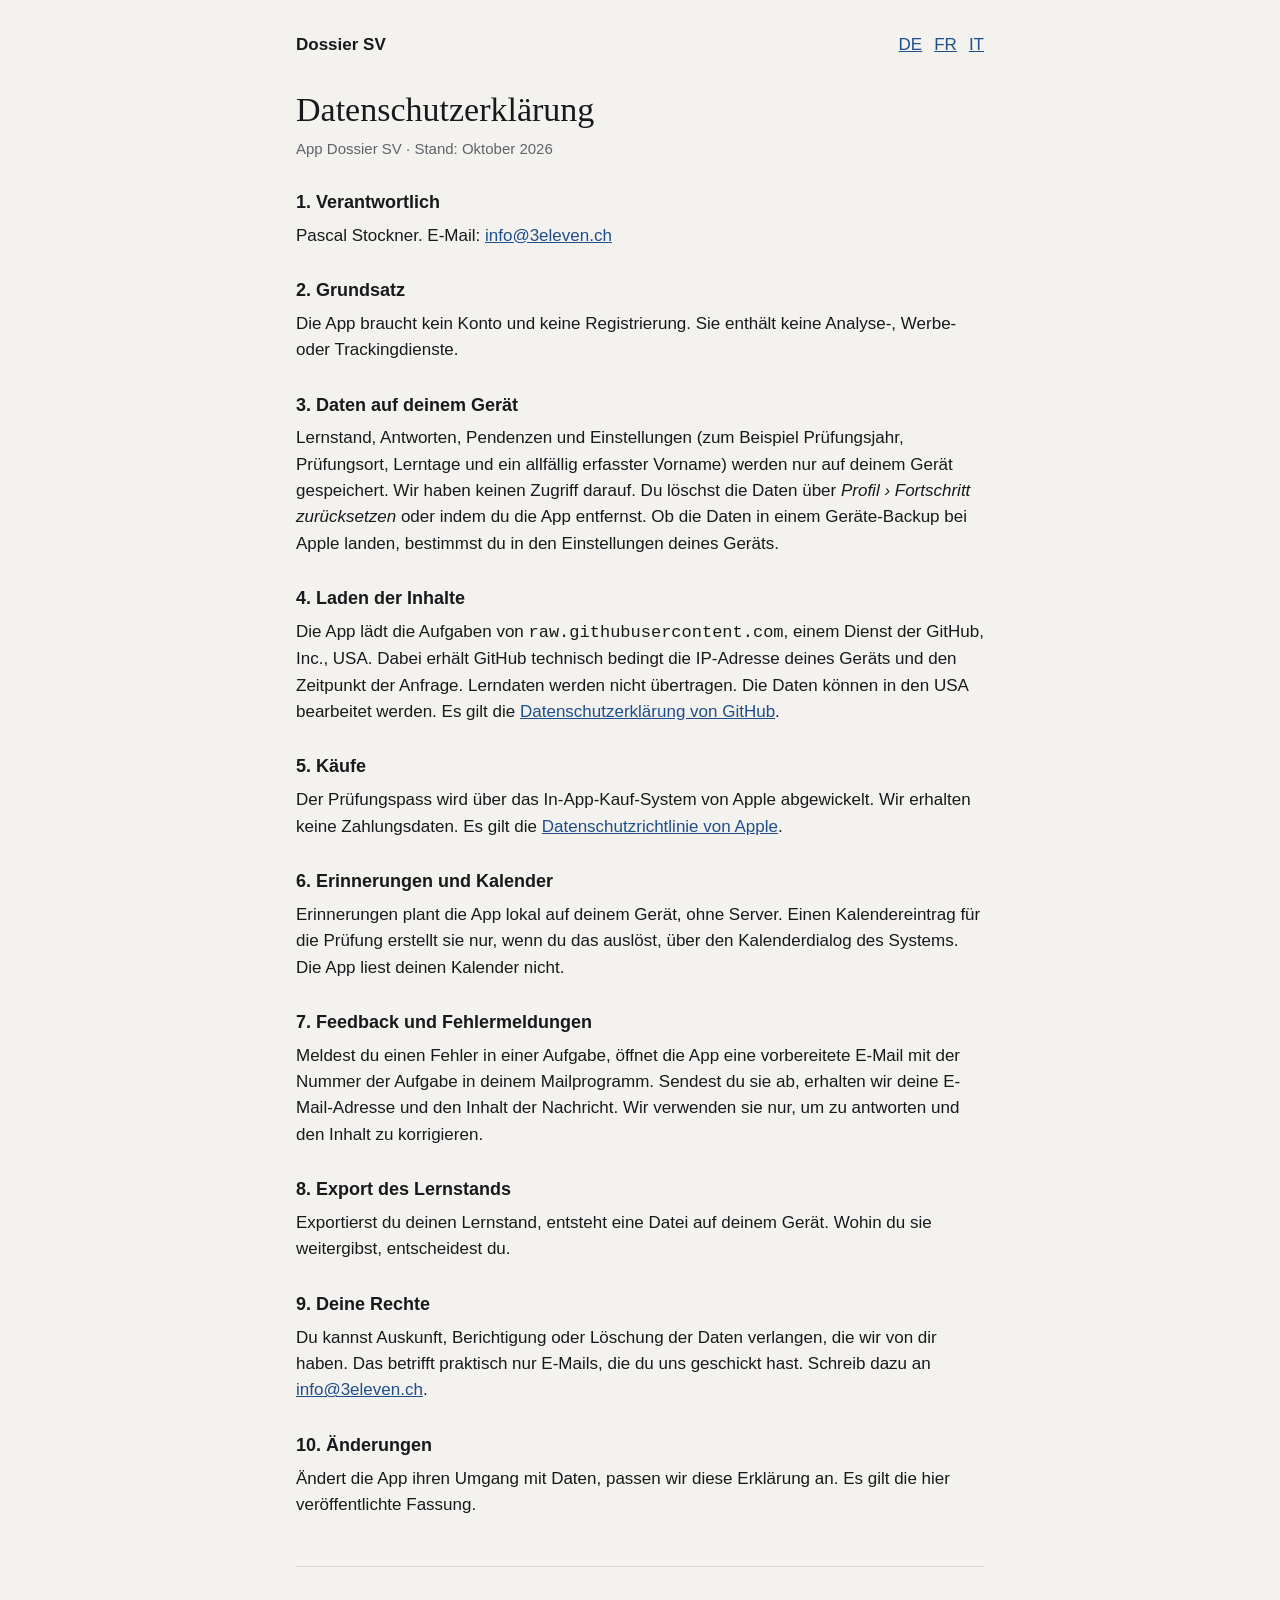
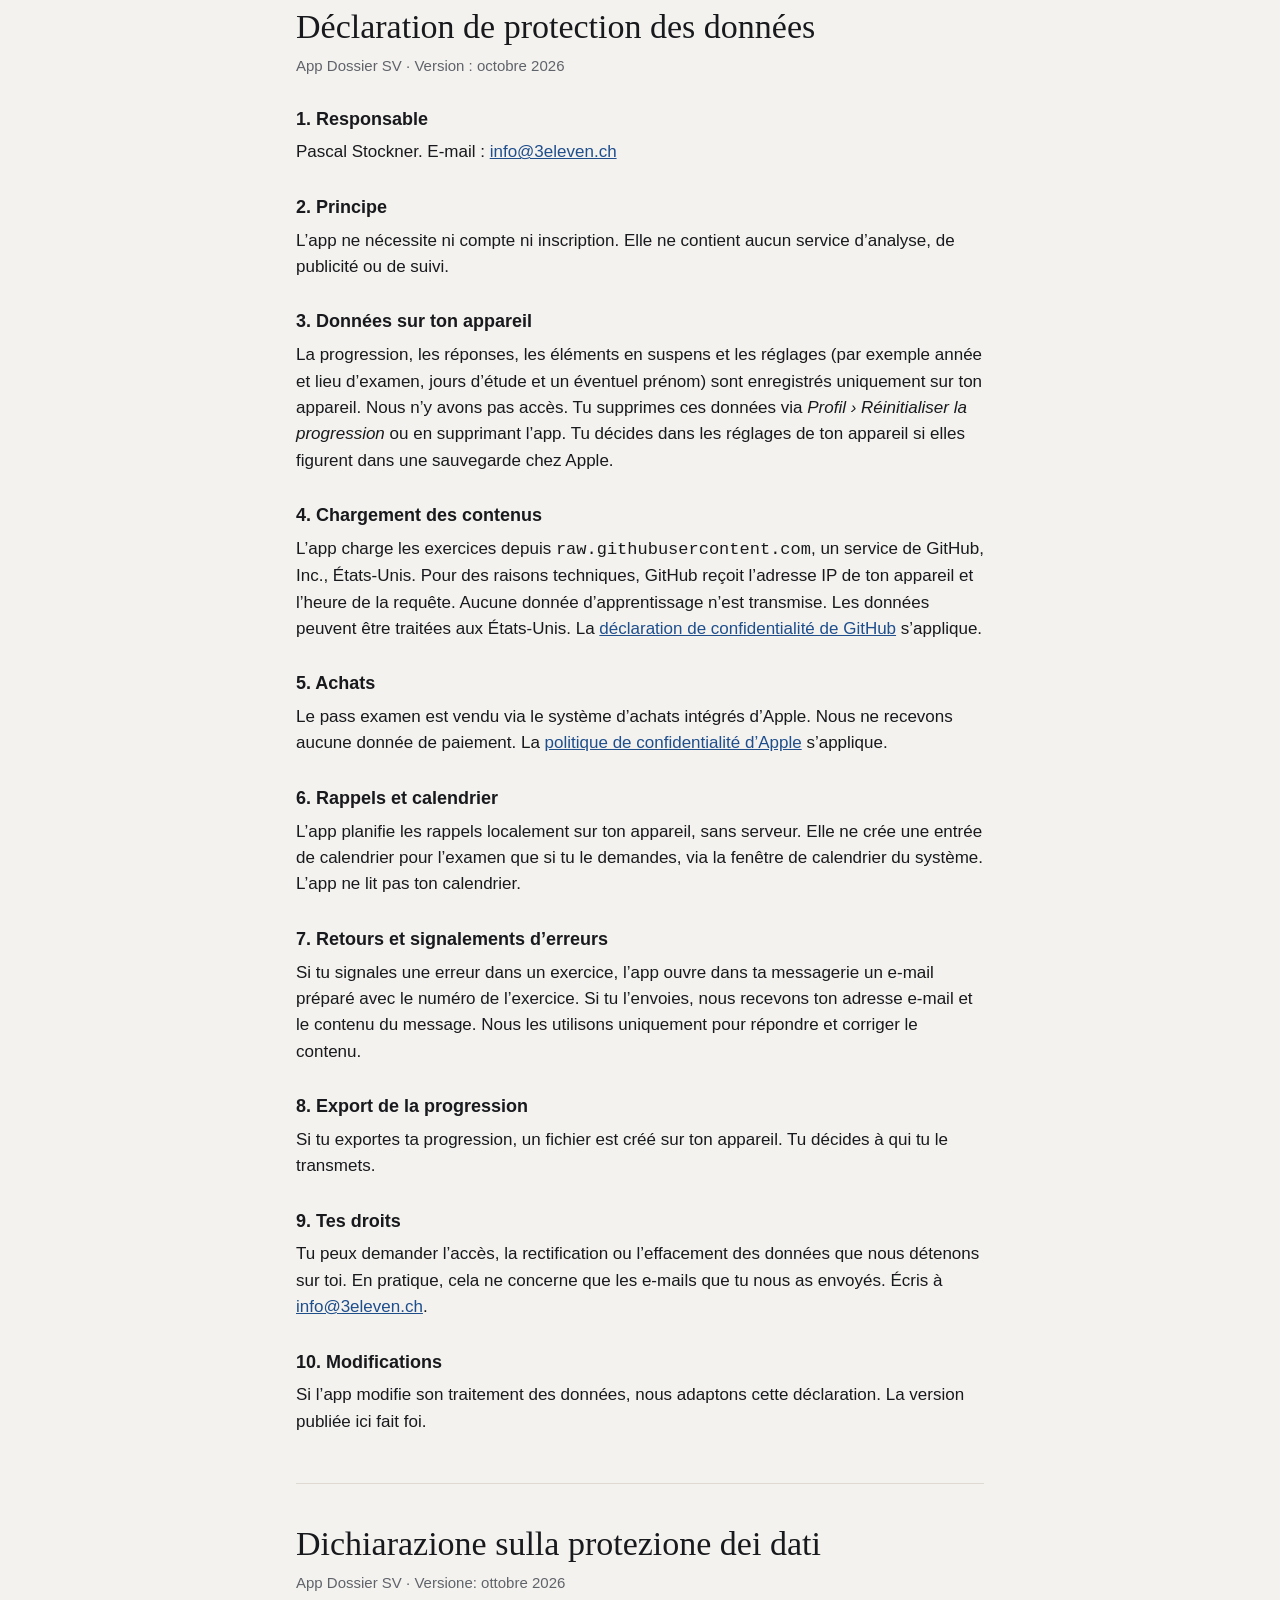
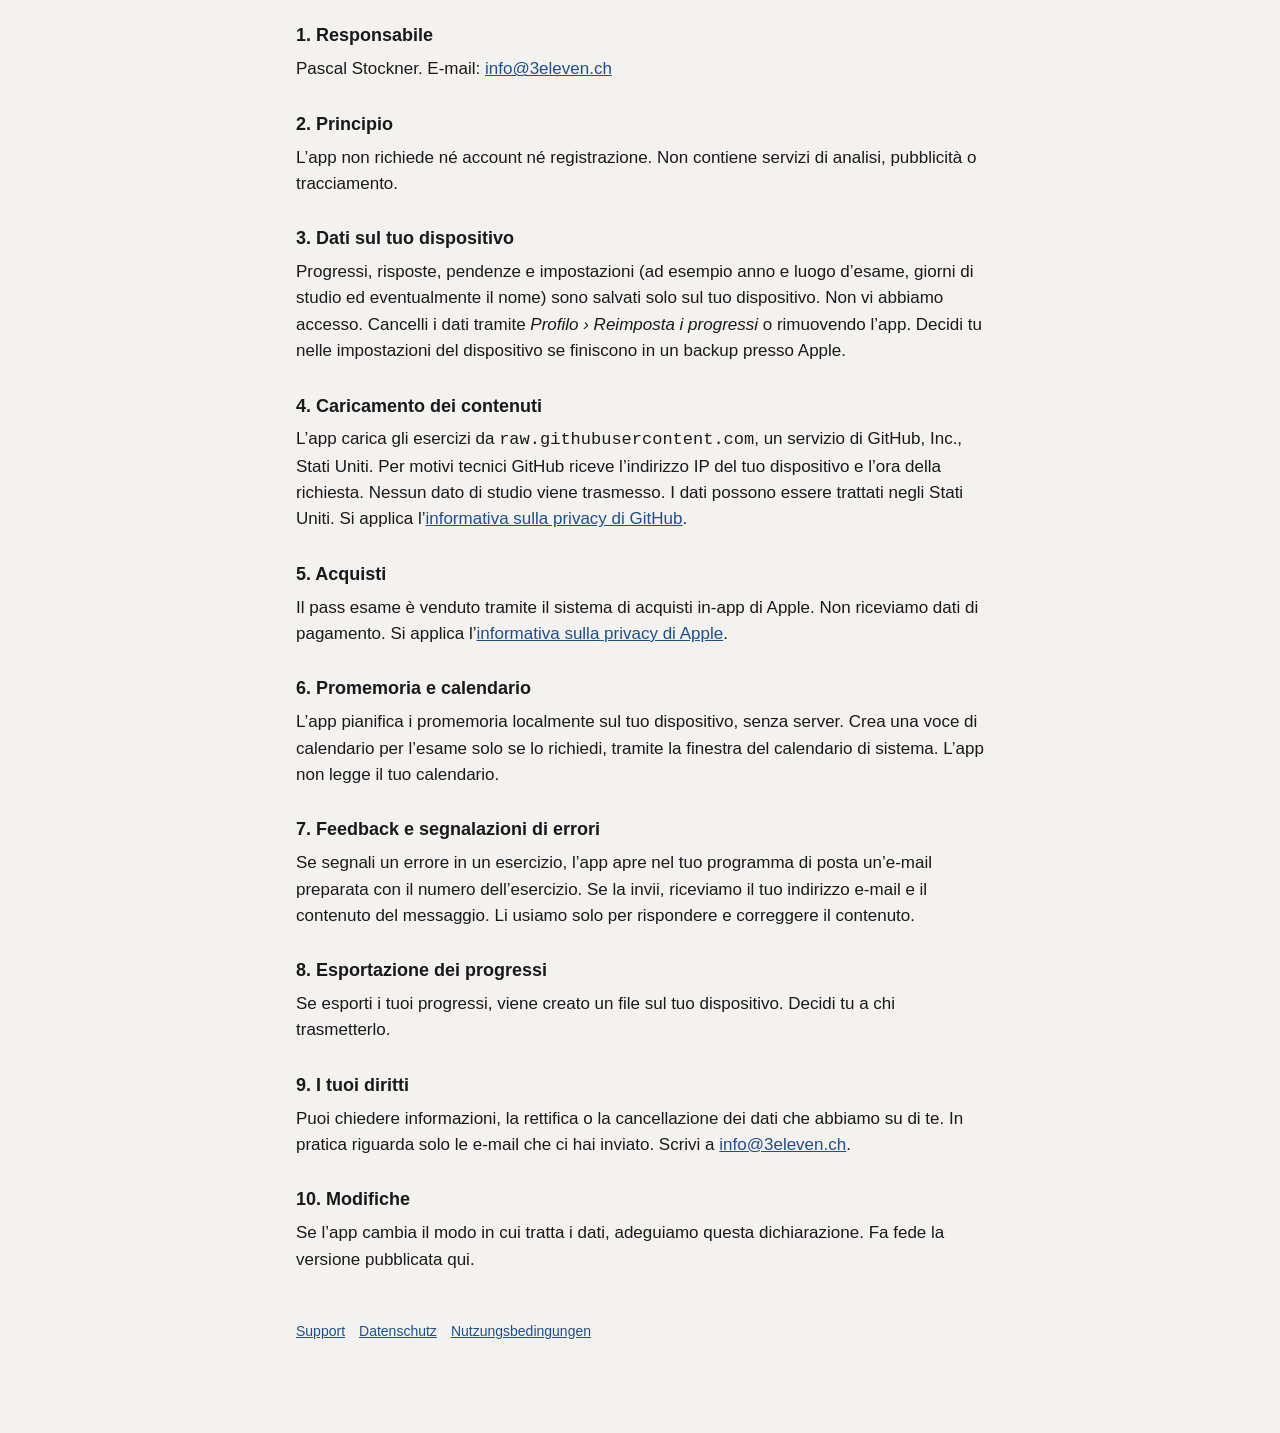
==== datenschutz.html @ 797c6b82 "Datenschutz, Nutzungsbedingungen und Support für Dossier SV Co-Authored-By: Claude Opus 5.5 <noreply" ====
<!doctype html>
<html lang="de">
<head>
<meta charset="utf-8">
<meta name="viewport" content="width=device-width, initial-scale=1">
<title>Datenschutz – Dossier SV</title>
<link rel="stylesheet" href="style.css">
</head>
<body>
<main>
<header>
  <span class="brand">Dossier SV</span>
  <nav class="lang"><a href="#de">DE</a><a href="#fr">FR</a><a href="#it">IT</a></nav>
</header>

<section id="de" lang="de">
  <h1>Datenschutzerklärung</h1>
  <p class="meta">App Dossier SV · Stand: Oktober 2026</p>

  <h2>1. Verantwortlich</h2>
  <p>Pascal Stockner. E-Mail: <a href="mailto:info@3eleven.ch">info@3eleven.ch</a></p>

  <h2>2. Grundsatz</h2>
  <p>Die App braucht kein Konto und keine Registrierung. Sie enthält keine Analyse-, Werbe- oder Trackingdienste.</p>

  <h2>3. Daten auf deinem Gerät</h2>
  <p>Lernstand, Antworten, Pendenzen und Einstellungen (zum Beispiel Prüfungsjahr, Prüfungsort, Lerntage und ein allfällig erfasster Vorname) werden nur auf deinem Gerät gespeichert. Wir haben keinen Zugriff darauf. Du löschst die Daten über <em>Profil › Fortschritt zurücksetzen</em> oder indem du die App entfernst. Ob die Daten in einem Geräte-Backup bei Apple landen, bestimmst du in den Einstellungen deines Geräts.</p>

  <h2>4. Laden der Inhalte</h2>
  <p>Die App lädt die Aufgaben von <code>raw.githubusercontent.com</code>, einem Dienst der GitHub, Inc., USA. Dabei erhält GitHub technisch bedingt die IP-Adresse deines Geräts und den Zeitpunkt der Anfrage. Lerndaten werden nicht übertragen. Die Daten können in den USA bearbeitet werden. Es gilt die <a href="https://docs.github.com/de/site-policy/privacy-policies/github-general-privacy-statement">Datenschutzerklärung von GitHub</a>.</p>

  <h2>5. Käufe</h2>
  <p>Der Prüfungspass wird über das In-App-Kauf-System von Apple abgewickelt. Wir erhalten keine Zahlungsdaten. Es gilt die <a href="https://www.apple.com/chde/legal/privacy/">Datenschutzrichtlinie von Apple</a>.</p>

  <h2>6. Erinnerungen und Kalender</h2>
  <p>Erinnerungen plant die App lokal auf deinem Gerät, ohne Server. Einen Kalendereintrag für die Prüfung erstellt sie nur, wenn du das auslöst, über den Kalenderdialog des Systems. Die App liest deinen Kalender nicht.</p>

  <h2>7. Feedback und Fehlermeldungen</h2>
  <p>Meldest du einen Fehler in einer Aufgabe, öffnet die App eine vorbereitete E-Mail mit der Nummer der Aufgabe in deinem Mailprogramm. Sendest du sie ab, erhalten wir deine E-Mail-Adresse und den Inhalt der Nachricht. Wir verwenden sie nur, um zu antworten und den Inhalt zu korrigieren.</p>

  <h2>8. Export des Lernstands</h2>
  <p>Exportierst du deinen Lernstand, entsteht eine Datei auf deinem Gerät. Wohin du sie weitergibst, entscheidest du.</p>

  <h2>9. Deine Rechte</h2>
  <p>Du kannst Auskunft, Berichtigung oder Löschung der Daten verlangen, die wir von dir haben. Das betrifft praktisch nur E-Mails, die du uns geschickt hast. Schreib dazu an <a href="mailto:info@3eleven.ch">info@3eleven.ch</a>.</p>

  <h2>10. Änderungen</h2>
  <p>Ändert die App ihren Umgang mit Daten, passen wir diese Erklärung an. Es gilt die hier veröffentlichte Fassung.</p>
</section>

<section id="fr" lang="fr">
  <h1>Déclaration de protection des données</h1>
  <p class="meta">App Dossier SV · Version : octobre 2026</p>

  <h2>1. Responsable</h2>
  <p>Pascal Stockner. E-mail : <a href="mailto:info@3eleven.ch">info@3eleven.ch</a></p>

  <h2>2. Principe</h2>
  <p>L’app ne nécessite ni compte ni inscription. Elle ne contient aucun service d’analyse, de publicité ou de suivi.</p>

  <h2>3. Données sur ton appareil</h2>
  <p>La progression, les réponses, les éléments en suspens et les réglages (par exemple année et lieu d’examen, jours d’étude et un éventuel prénom) sont enregistrés uniquement sur ton appareil. Nous n’y avons pas accès. Tu supprimes ces données via <em>Profil › Réinitialiser la progression</em> ou en supprimant l’app. Tu décides dans les réglages de ton appareil si elles figurent dans une sauvegarde chez Apple.</p>

  <h2>4. Chargement des contenus</h2>
  <p>L’app charge les exercices depuis <code>raw.githubusercontent.com</code>, un service de GitHub, Inc., États-Unis. Pour des raisons techniques, GitHub reçoit l’adresse IP de ton appareil et l’heure de la requête. Aucune donnée d’apprentissage n’est transmise. Les données peuvent être traitées aux États-Unis. La <a href="https://docs.github.com/fr/site-policy/privacy-policies/github-general-privacy-statement">déclaration de confidentialité de GitHub</a> s’applique.</p>

  <h2>5. Achats</h2>
  <p>Le pass examen est vendu via le système d’achats intégrés d’Apple. Nous ne recevons aucune donnée de paiement. La <a href="https://www.apple.com/chfr/legal/privacy/">politique de confidentialité d’Apple</a> s’applique.</p>

  <h2>6. Rappels et calendrier</h2>
  <p>L’app planifie les rappels localement sur ton appareil, sans serveur. Elle ne crée une entrée de calendrier pour l’examen que si tu le demandes, via la fenêtre de calendrier du système. L’app ne lit pas ton calendrier.</p>

  <h2>7. Retours et signalements d’erreurs</h2>
  <p>Si tu signales une erreur dans un exercice, l’app ouvre dans ta messagerie un e-mail préparé avec le numéro de l’exercice. Si tu l’envoies, nous recevons ton adresse e-mail et le contenu du message. Nous les utilisons uniquement pour répondre et corriger le contenu.</p>

  <h2>8. Export de la progression</h2>
  <p>Si tu exportes ta progression, un fichier est créé sur ton appareil. Tu décides à qui tu le transmets.</p>

  <h2>9. Tes droits</h2>
  <p>Tu peux demander l’accès, la rectification ou l’effacement des données que nous détenons sur toi. En pratique, cela ne concerne que les e-mails que tu nous as envoyés. Écris à <a href="mailto:info@3eleven.ch">info@3eleven.ch</a>.</p>

  <h2>10. Modifications</h2>
  <p>Si l’app modifie son traitement des données, nous adaptons cette déclaration. La version publiée ici fait foi.</p>
</section>

<section id="it" lang="it">
  <h1>Dichiarazione sulla protezione dei dati</h1>
  <p class="meta">App Dossier SV · Versione: ottobre 2026</p>

  <h2>1. Responsabile</h2>
  <p>Pascal Stockner. E-mail: <a href="mailto:info@3eleven.ch">info@3eleven.ch</a></p>

  <h2>2. Principio</h2>
  <p>L’app non richiede né account né registrazione. Non contiene servizi di analisi, pubblicità o tracciamento.</p>

  <h2>3. Dati sul tuo dispositivo</h2>
  <p>Progressi, risposte, pendenze e impostazioni (ad esempio anno e luogo d’esame, giorni di studio ed eventualmente il nome) sono salvati solo sul tuo dispositivo. Non vi abbiamo accesso. Cancelli i dati tramite <em>Profilo › Reimposta i progressi</em> o rimuovendo l’app. Decidi tu nelle impostazioni del dispositivo se finiscono in un backup presso Apple.</p>

  <h2>4. Caricamento dei contenuti</h2>
  <p>L’app carica gli esercizi da <code>raw.githubusercontent.com</code>, un servizio di GitHub, Inc., Stati Uniti. Per motivi tecnici GitHub riceve l’indirizzo IP del tuo dispositivo e l’ora della richiesta. Nessun dato di studio viene trasmesso. I dati possono essere trattati negli Stati Uniti. Si applica l’<a href="https://docs.github.com/en/site-policy/privacy-policies/github-general-privacy-statement">informativa sulla privacy di GitHub</a>.</p>

  <h2>5. Acquisti</h2>
  <p>Il pass esame è venduto tramite il sistema di acquisti in-app di Apple. Non riceviamo dati di pagamento. Si applica l’<a href="https://www.apple.com/chit/legal/privacy/">informativa sulla privacy di Apple</a>.</p>

  <h2>6. Promemoria e calendario</h2>
  <p>L’app pianifica i promemoria localmente sul tuo dispositivo, senza server. Crea una voce di calendario per l’esame solo se lo richiedi, tramite la finestra del calendario di sistema. L’app non legge il tuo calendario.</p>

  <h2>7. Feedback e segnalazioni di errori</h2>
  <p>Se segnali un errore in un esercizio, l’app apre nel tuo programma di posta un’e-mail preparata con il numero dell’esercizio. Se la invii, riceviamo il tuo indirizzo e-mail e il contenuto del messaggio. Li usiamo solo per rispondere e correggere il contenuto.</p>

  <h2>8. Esportazione dei progressi</h2>
  <p>Se esporti i tuoi progressi, viene creato un file sul tuo dispositivo. Decidi tu a chi trasmetterlo.</p>

  <h2>9. I tuoi diritti</h2>
  <p>Puoi chiedere informazioni, la rettifica o la cancellazione dei dati che abbiamo su di te. In pratica riguarda solo le e-mail che ci hai inviato. Scrivi a <a href="mailto:info@3eleven.ch">info@3eleven.ch</a>.</p>

  <h2>10. Modifiche</h2>
  <p>Se l’app cambia il modo in cui tratta i dati, adeguiamo questa dichiarazione. Fa fede la versione pubblicata qui.</p>
</section>

<footer>
  <a href="index.html">Support</a><a href="datenschutz.html">Datenschutz</a><a href="nutzungsbedingungen.html">Nutzungsbedingungen</a>
</footer>
</main>
</body>
</html>
---- style.css ----
:root {
  --paper: #F4F2EE;
  --ink: #17191C;
  --muted: #5F636A;
  --line: #DEDAD2;
  --brand: #1E4E8C;
  color-scheme: light dark;
}
@media (prefers-color-scheme: dark) {
  :root {
    --paper: #151719;
    --ink: #ECEBE7;
    --muted: #A2A5AB;
    --line: #2C2F33;
    --brand: #8DB4E8;
  }
}
* { box-sizing: border-box; }
body {
  margin: 0;
  background: var(--paper);
  color: var(--ink);
  font: 17px/1.55 -apple-system, BlinkMacSystemFont, "Segoe UI", Helvetica, Arial, sans-serif;
}
main { max-width: 720px; margin: 0 auto; padding: 32px 16px 64px; }
header { display: flex; justify-content: space-between; align-items: baseline; gap: 16px; flex-wrap: wrap; }
.brand { font-weight: 600; }
nav.lang a { margin-left: 12px; }
h1 { font-family: ui-serif, Georgia, "Times New Roman", serif; font-weight: 400; font-size: 34px; line-height: 1.15; margin: 32px 0 8px; }
h2 { font-size: 18px; margin: 28px 0 6px; }
p, li { margin: 6px 0; }
.meta { color: var(--muted); font-size: 15px; }
a { color: var(--brand); }
section + section { border-top: 1px solid var(--line); margin-top: 48px; padding-top: 8px; }
footer { margin-top: 48px; color: var(--muted); font-size: 14px; }
footer a { margin-right: 14px; }
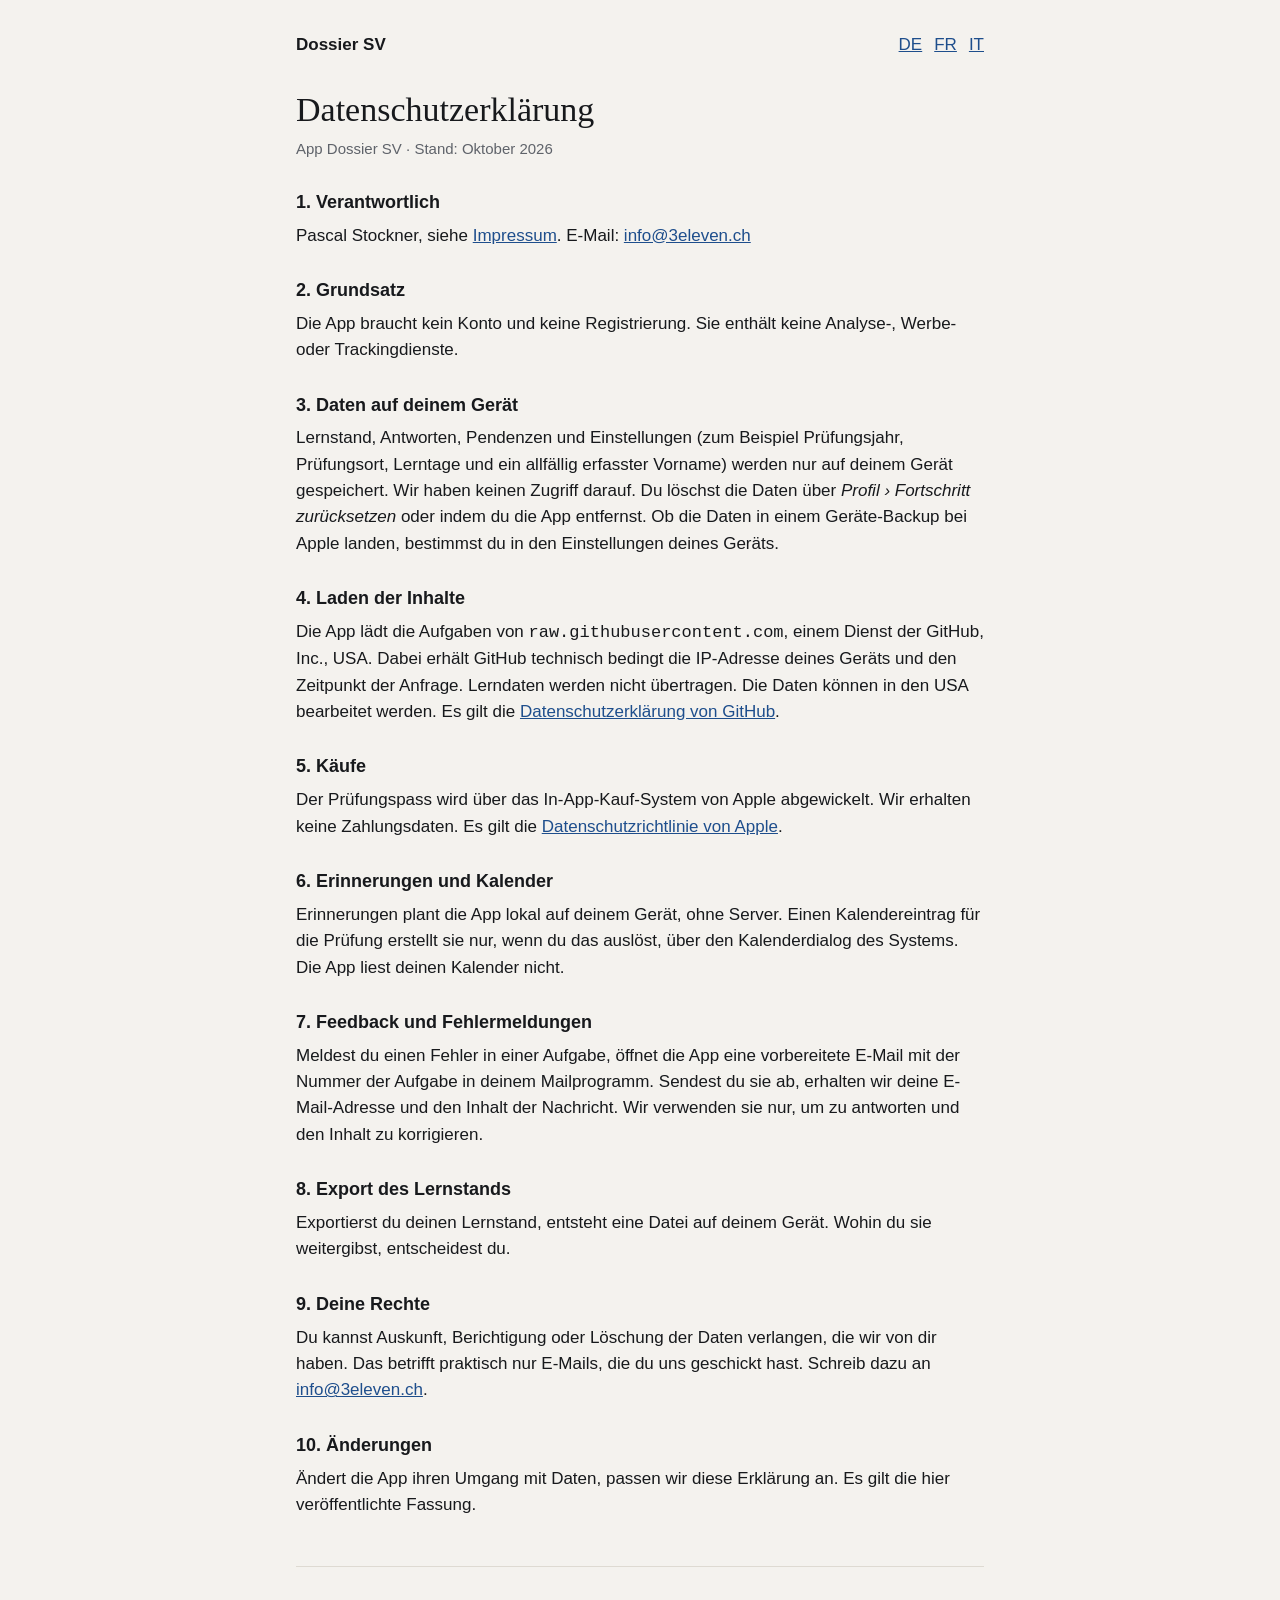
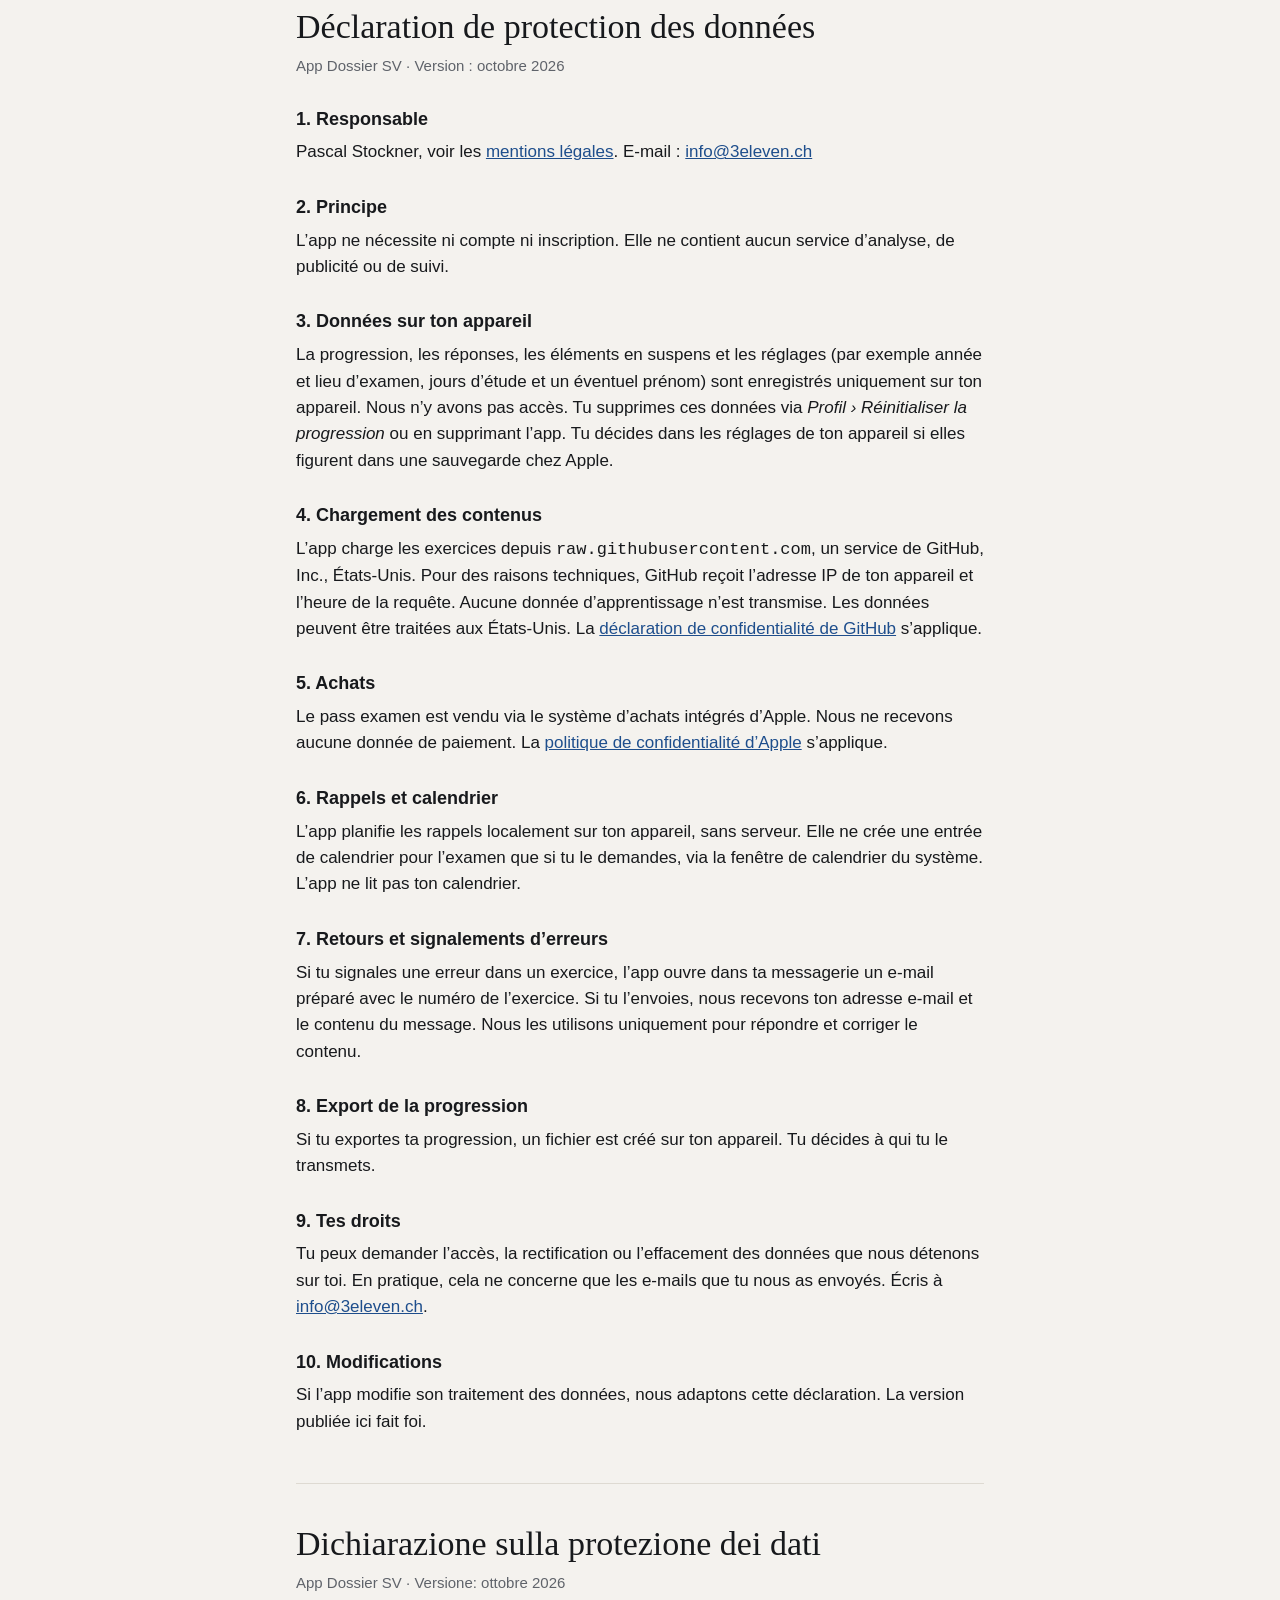
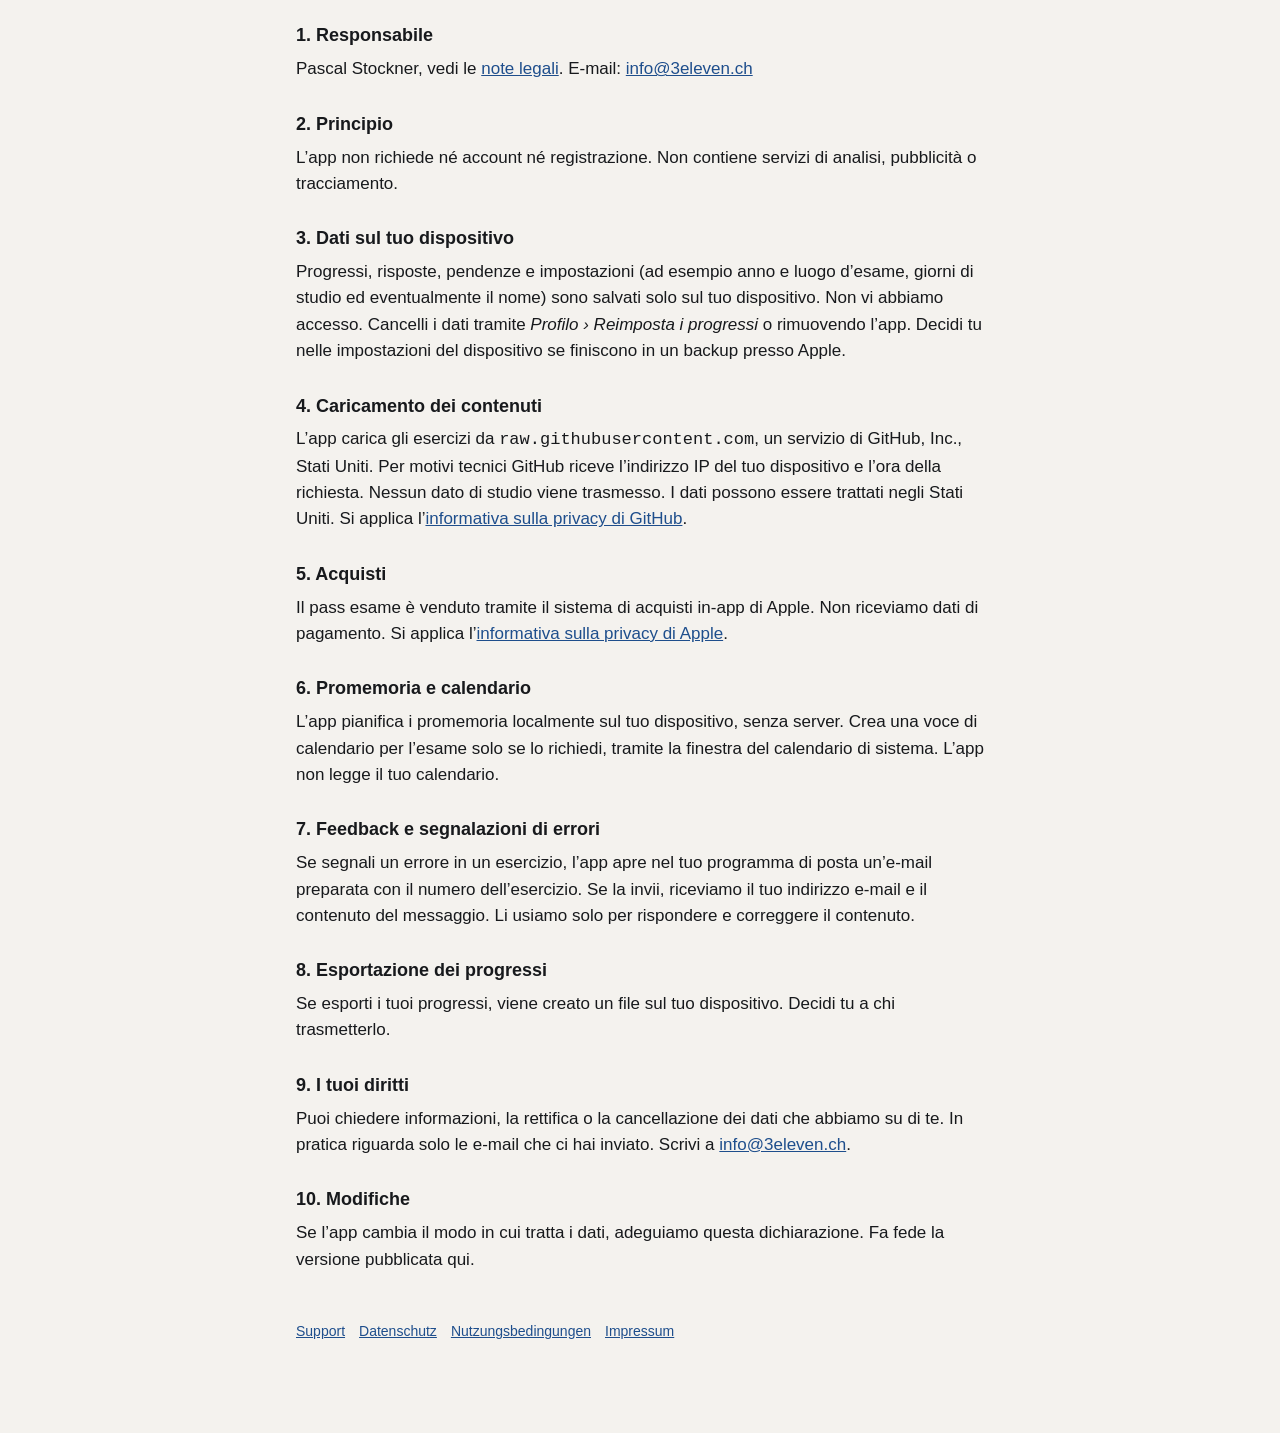
==== commit a1177032: "Impressum mit Postadresse Co-Authored-By: Claude Opus 5.5 <noreply@anthropic.com>" ====
--- a/datenschutz.html
+++ b/datenschutz.html
@@ -18,7 +18,7 @@
   <p class="meta">App Dossier SV · Stand: Oktober 2026</p>
 
   <h2>1. Verantwortlich</h2>
-  <p>Pascal Stockner. E-Mail: <a href="mailto:info@3eleven.ch">info@3eleven.ch</a></p>
+  <p>Pascal Stockner, siehe <a href="impressum.html">Impressum</a>. E-Mail: <a href="mailto:info@3eleven.ch">info@3eleven.ch</a></p>
 
   <h2>2. Grundsatz</h2>
   <p>Die App braucht kein Konto und keine Registrierung. Sie enthält keine Analyse-, Werbe- oder Trackingdienste.</p>
@@ -53,7 +53,7 @@
   <p class="meta">App Dossier SV · Version : octobre 2026</p>
 
   <h2>1. Responsable</h2>
-  <p>Pascal Stockner. E-mail : <a href="mailto:info@3eleven.ch">info@3eleven.ch</a></p>
+  <p>Pascal Stockner, voir les <a href="impressum.html#fr">mentions légales</a>. E-mail : <a href="mailto:info@3eleven.ch">info@3eleven.ch</a></p>
 
   <h2>2. Principe</h2>
   <p>L’app ne nécessite ni compte ni inscription. Elle ne contient aucun service d’analyse, de publicité ou de suivi.</p>
@@ -88,7 +88,7 @@
   <p class="meta">App Dossier SV · Versione: ottobre 2026</p>
 
   <h2>1. Responsabile</h2>
-  <p>Pascal Stockner. E-mail: <a href="mailto:info@3eleven.ch">info@3eleven.ch</a></p>
+  <p>Pascal Stockner, vedi le <a href="impressum.html#it">note legali</a>. E-mail: <a href="mailto:info@3eleven.ch">info@3eleven.ch</a></p>
 
   <h2>2. Principio</h2>
   <p>L’app non richiede né account né registrazione. Non contiene servizi di analisi, pubblicità o tracciamento.</p>
@@ -119,7 +119,7 @@
 </section>
 
 <footer>
-  <a href="index.html">Support</a><a href="datenschutz.html">Datenschutz</a><a href="nutzungsbedingungen.html">Nutzungsbedingungen</a>
+  <a href="index.html">Support</a><a href="datenschutz.html">Datenschutz</a><a href="nutzungsbedingungen.html">Nutzungsbedingungen</a><a href="impressum.html">Impressum</a>
 </footer>
 </main>
 </body>
